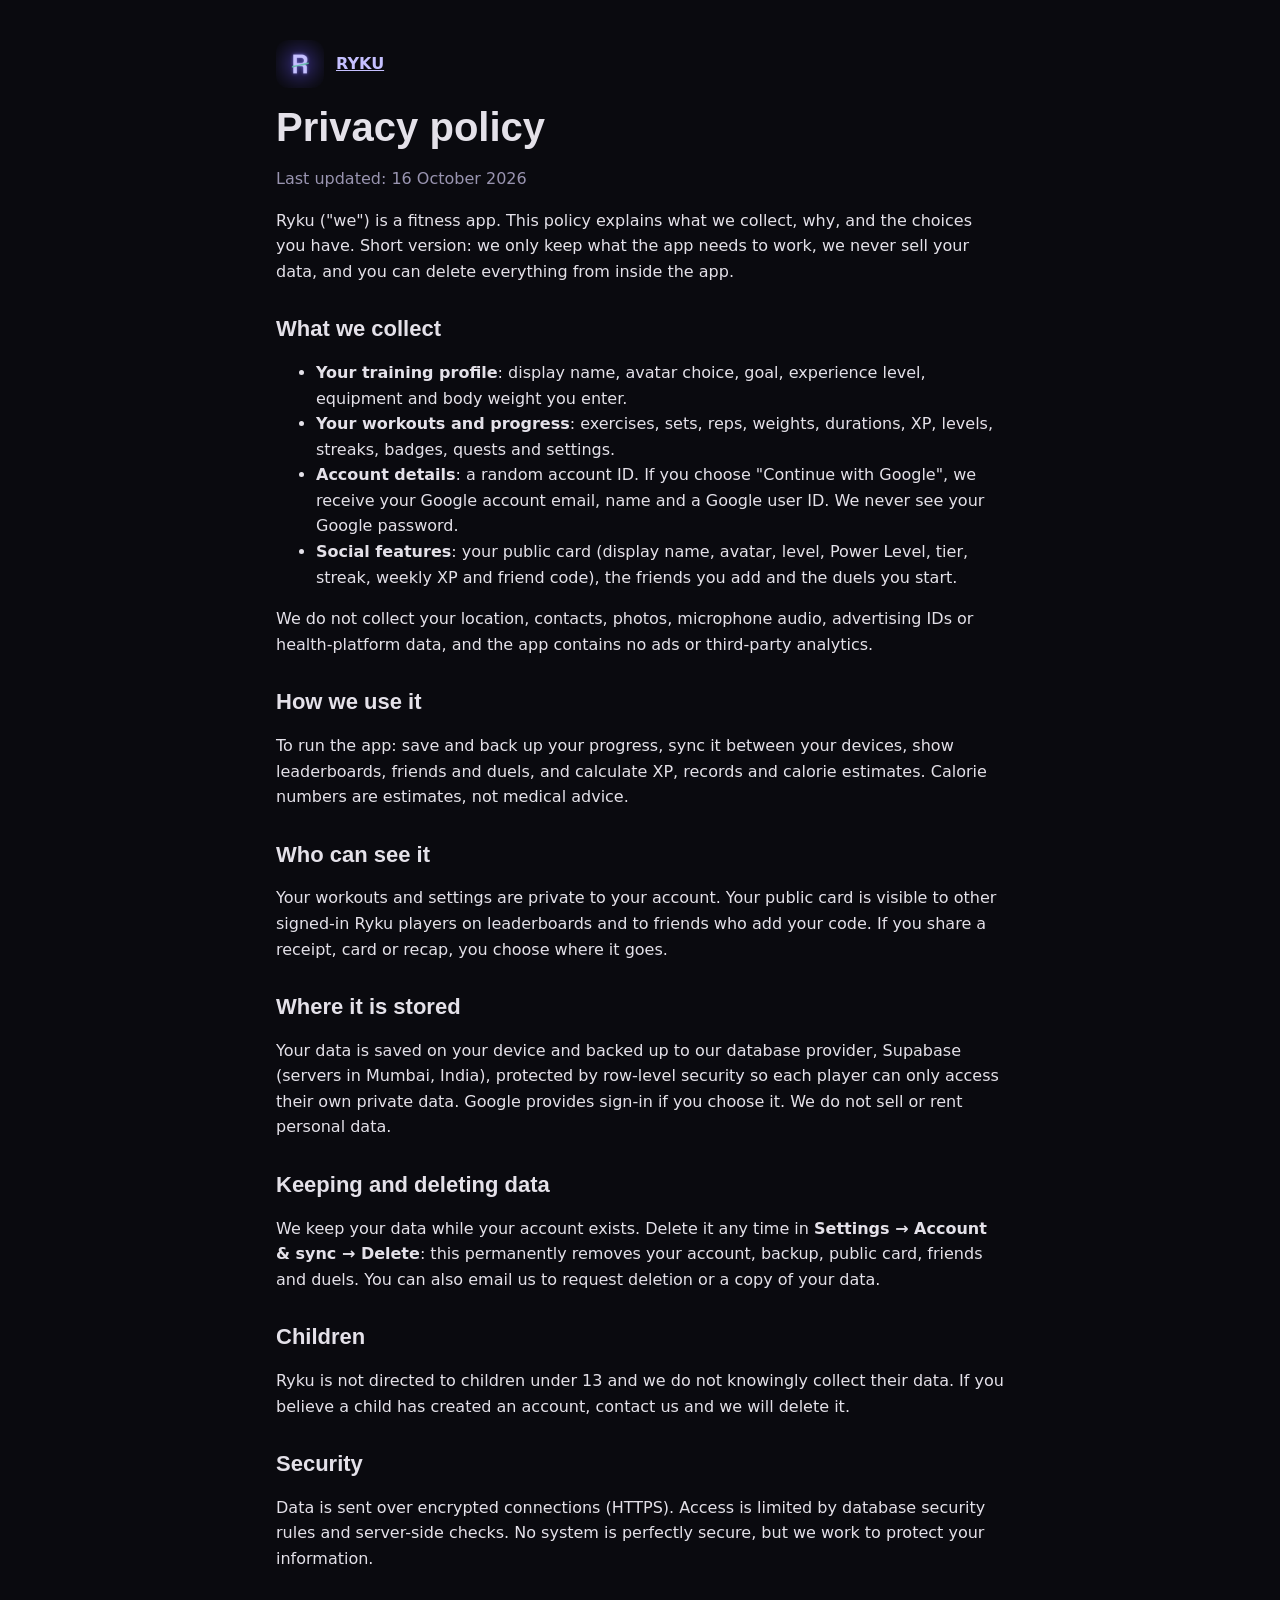
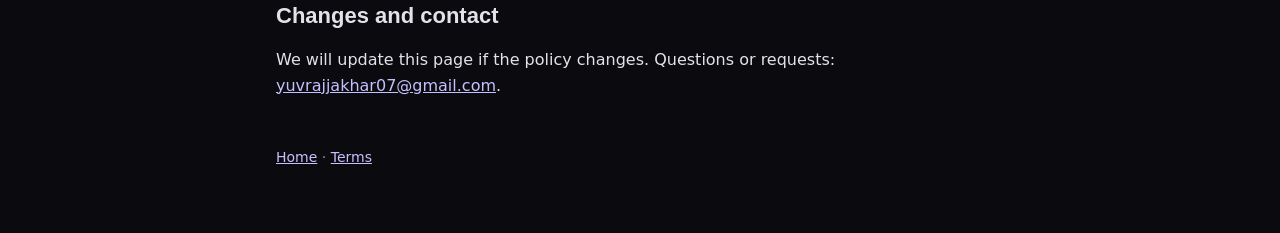
==== privacy.html @ 0a6180a7 "Ryku home page, privacy policy and terms Co-Authored-By: Claude Opus 5.5 <noreply@anthropic.com>" ====
<!doctype html><html lang="en"><head><meta charset="utf-8"><meta name="viewport" content="width=device-width,initial-scale=1">
<title>Ryku Privacy Policy</title><link rel="icon" href="icon.png"><link rel="stylesheet" href="style.css"></head><body><main>
<header><img src="icon.png" alt="Ryku icon"><a href="./"><strong>RYKU</strong></a></header>
<h1>Privacy policy</h1><p class="muted">Last updated: 16 October 2026</p>
<p>Ryku ("we") is a fitness app. This policy explains what we collect, why, and the choices you have. Short version: we only keep what the app needs to work, we never sell your data, and you can delete everything from inside the app.</p>
<h2>What we collect</h2>
<ul>
<li><b>Your training profile</b>: display name, avatar choice, goal, experience level, equipment and body weight you enter.</li>
<li><b>Your workouts and progress</b>: exercises, sets, reps, weights, durations, XP, levels, streaks, badges, quests and settings.</li>
<li><b>Account details</b>: a random account ID. If you choose "Continue with Google", we receive your Google account email, name and a Google user ID. We never see your Google password.</li>
<li><b>Social features</b>: your public card (display name, avatar, level, Power Level, tier, streak, weekly XP and friend code), the friends you add and the duels you start.</li>
</ul>
<p>We do not collect your location, contacts, photos, microphone audio, advertising IDs or health-platform data, and the app contains no ads or third-party analytics.</p>
<h2>How we use it</h2>
<p>To run the app: save and back up your progress, sync it between your devices, show leaderboards, friends and duels, and calculate XP, records and calorie estimates. Calorie numbers are estimates, not medical advice.</p>
<h2>Who can see it</h2>
<p>Your workouts and settings are private to your account. Your public card is visible to other signed-in Ryku players on leaderboards and to friends who add your code. If you share a receipt, card or recap, you choose where it goes.</p>
<h2>Where it is stored</h2>
<p>Your data is saved on your device and backed up to our database provider, Supabase (servers in Mumbai, India), protected by row-level security so each player can only access their own private data. Google provides sign-in if you choose it. We do not sell or rent personal data.</p>
<h2>Keeping and deleting data</h2>
<p>We keep your data while your account exists. Delete it any time in <b>Settings → Account &amp; sync → Delete</b>: this permanently removes your account, backup, public card, friends and duels. You can also email us to request deletion or a copy of your data.</p>
<h2>Children</h2>
<p>Ryku is not directed to children under 13 and we do not knowingly collect their data. If you believe a child has created an account, contact us and we will delete it.</p>
<h2>Security</h2>
<p>Data is sent over encrypted connections (HTTPS). Access is limited by database security rules and server-side checks. No system is perfectly secure, but we work to protect your information.</p>
<h2>Changes and contact</h2>
<p>We will update this page if the policy changes. Questions or requests: <a href="mailto:yuvrajjakhar07@gmail.com">yuvrajjakhar07@gmail.com</a>.</p>
<footer><a href="./">Home</a> · <a href="terms.html">Terms</a></footer>
</main></body></html>
---- style.css ----
:root{--bg:#0a0a0f;--card:#1c1c26;--line:#2a2a3a;--text:#e4e1e9;--muted:#9994b0;--lav:#c5c0ff;--amber:#ef9f27}
*{box-sizing:border-box}body{margin:0;background:var(--bg);color:var(--text);font:16px/1.6 Inter,system-ui,-apple-system,Segoe UI,Roboto,sans-serif}
main{max-width:760px;margin:0 auto;padding:40px 16px 64px}a{color:var(--lav)}h1,h2{font-family:"Space Grotesk",Inter,sans-serif;line-height:1.15}
h1{font-size:40px;margin:16px 0 8px}h2{font-size:22px;margin-top:32px}.muted{color:var(--muted)}.tag{font:600 12px/1 ui-monospace,Menlo,monospace;letter-spacing:.2em;color:var(--amber)}
.card{background:var(--card);border:1px solid var(--line);border-radius:20px;padding:20px;margin:16px 0}.grid{display:grid;gap:12px;grid-template-columns:repeat(auto-fit,minmax(200px,1fr))}
header{display:flex;align-items:center;gap:12px}header img{width:48px;height:48px;border-radius:12px}footer{margin-top:48px;font-size:14px;color:var(--muted)}
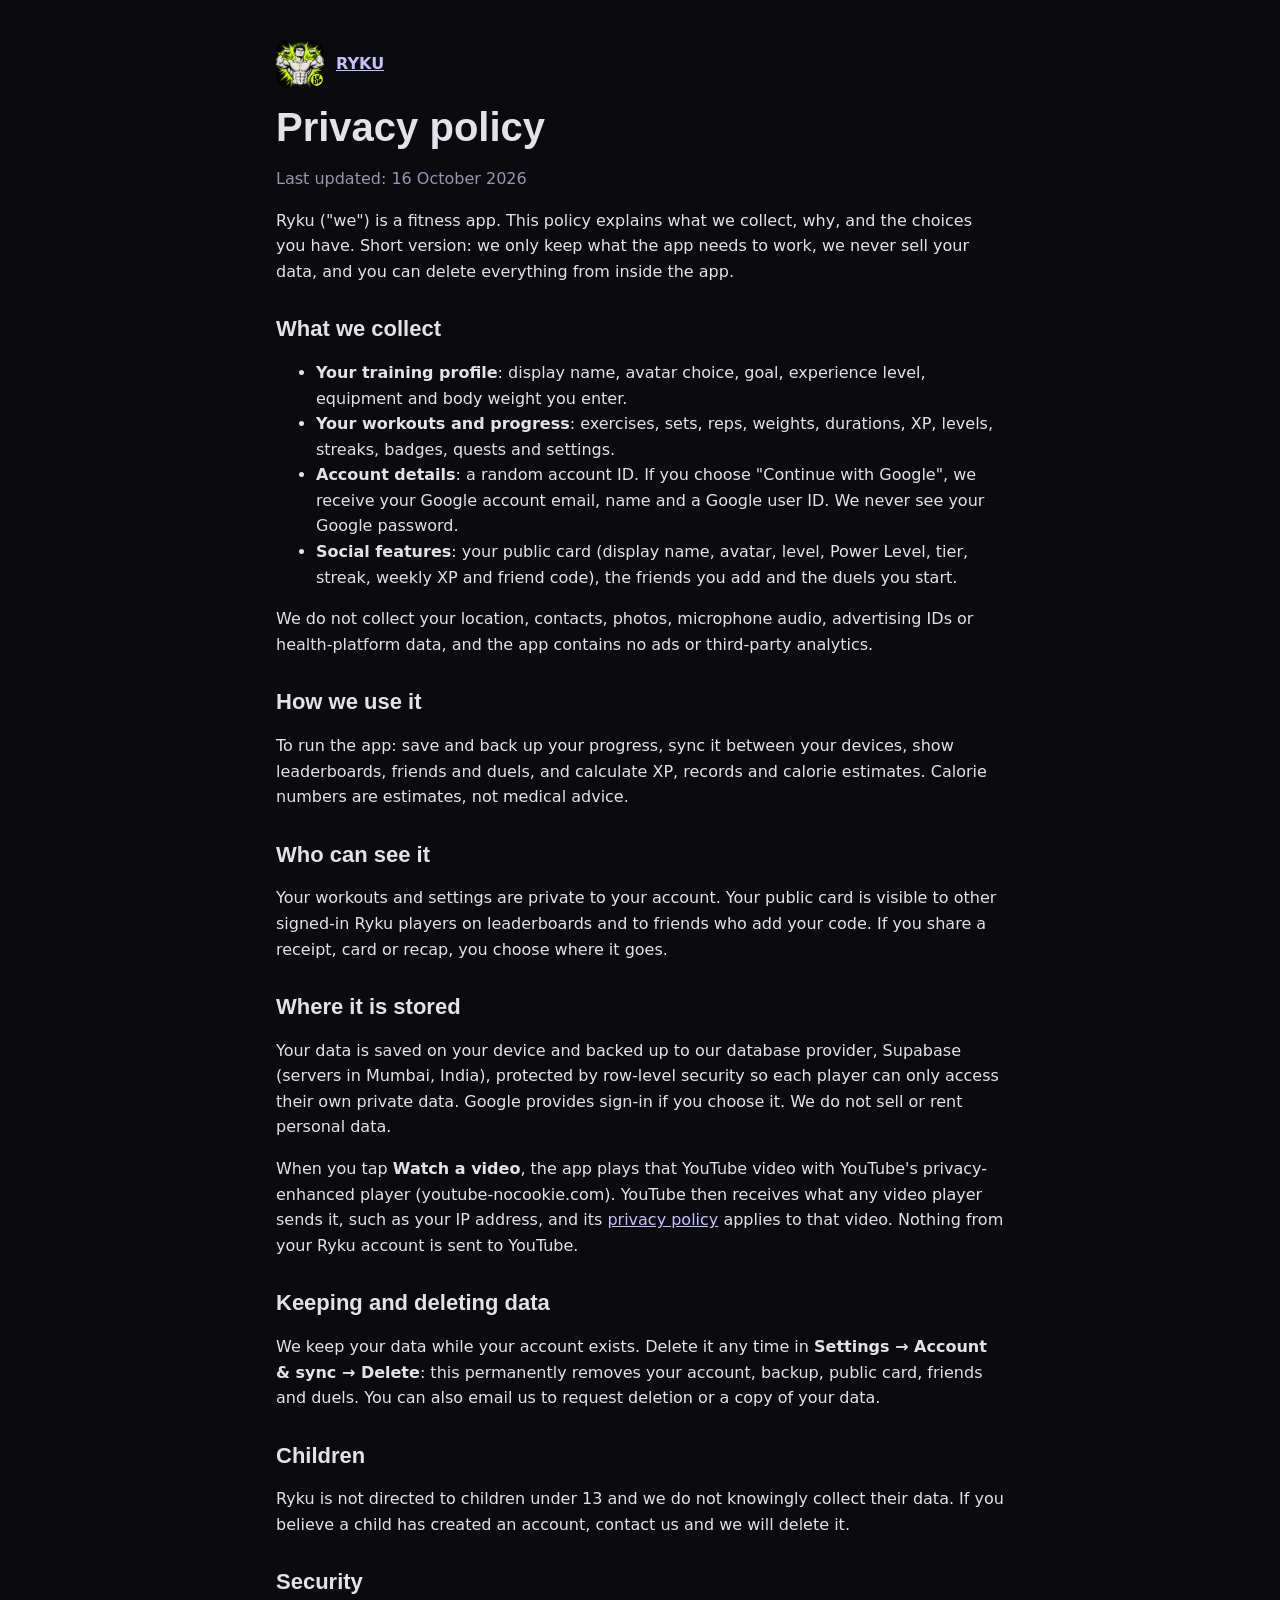
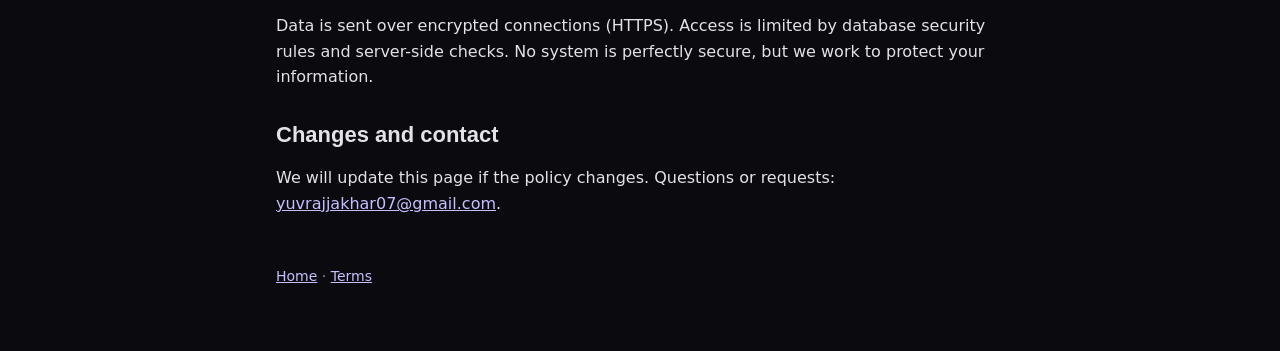
==== commit 9ed9fea3: "Privacy: note on in-app YouTube videos Co-Authored-By: Claude Opus 5.5 <noreply@anthropic.com>" ====
--- a/privacy.html
+++ b/privacy.html
@@ -17,6 +17,7 @@
 <p>Your workouts and settings are private to your account. Your public card is visible to other signed-in Ryku players on leaderboards and to friends who add your code. If you share a receipt, card or recap, you choose where it goes.</p>
 <h2>Where it is stored</h2>
 <p>Your data is saved on your device and backed up to our database provider, Supabase (servers in Mumbai, India), protected by row-level security so each player can only access their own private data. Google provides sign-in if you choose it. We do not sell or rent personal data.</p>
+<p>When you tap <b>Watch a video</b>, the app plays that YouTube video with YouTube's privacy-enhanced player (youtube-nocookie.com). YouTube then receives what any video player sends it, such as your IP address, and its <a href="https://policies.google.com/privacy">privacy policy</a> applies to that video. Nothing from your Ryku account is sent to YouTube.</p>
 <h2>Keeping and deleting data</h2>
 <p>We keep your data while your account exists. Delete it any time in <b>Settings → Account &amp; sync → Delete</b>: this permanently removes your account, backup, public card, friends and duels. You can also email us to request deletion or a copy of your data.</p>
 <h2>Children</h2>
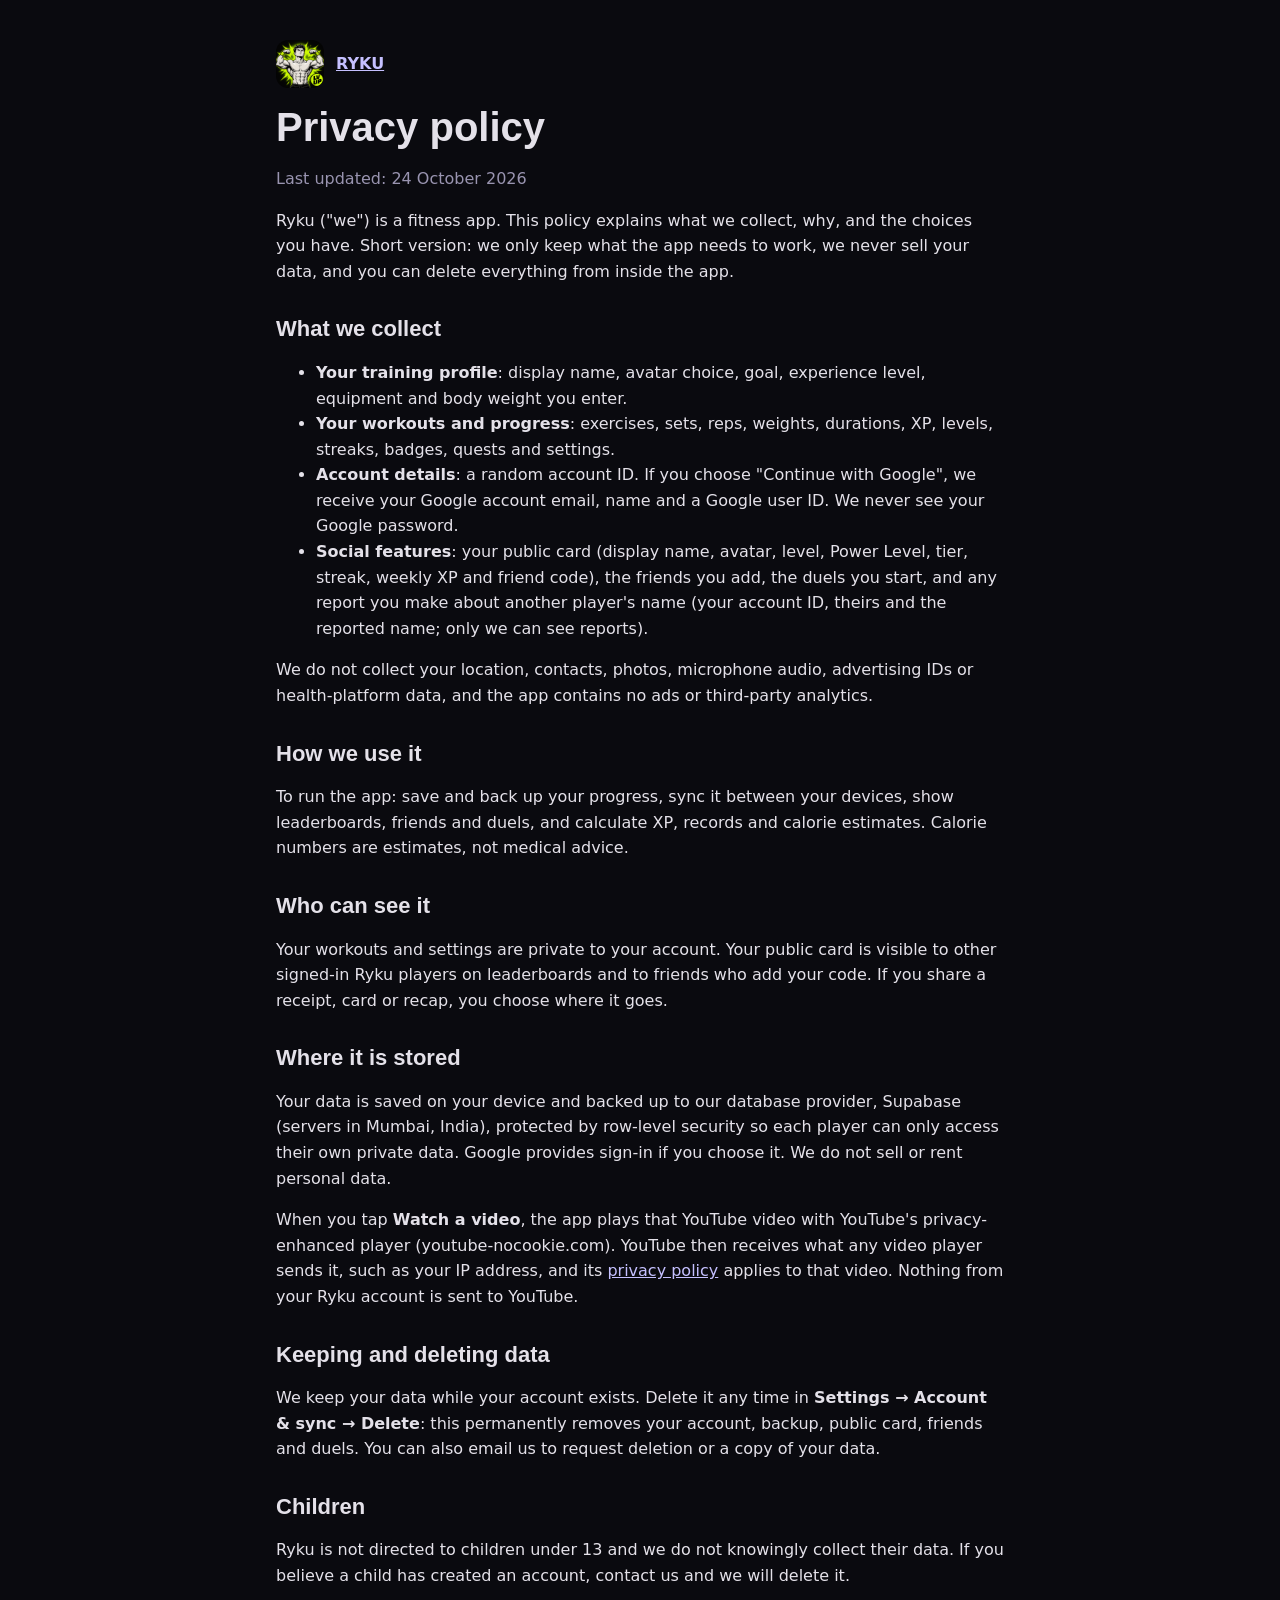
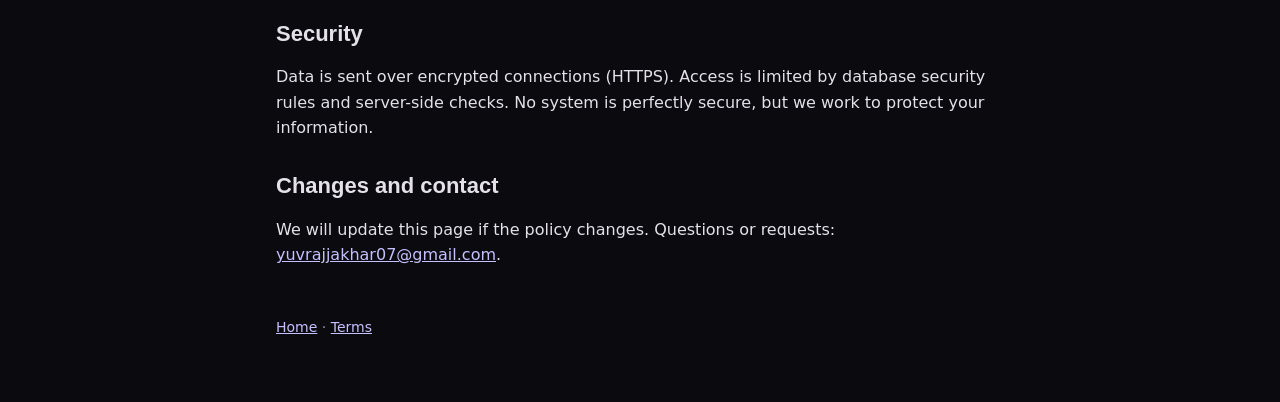
==== commit 23750235: "Privacy: name reports Co-Authored-By: Claude Opus 5.5 <noreply@anthropic.com>" ====
--- a/privacy.html
+++ b/privacy.html
@@ -1,14 +1,14 @@
 <!doctype html><html lang="en"><head><meta charset="utf-8"><meta name="viewport" content="width=device-width,initial-scale=1">
 <title>Ryku Privacy Policy</title><link rel="icon" href="icon.png"><link rel="stylesheet" href="style.css"></head><body><main>
 <header><img src="icon.png" alt="Ryku icon"><a href="./"><strong>RYKU</strong></a></header>
-<h1>Privacy policy</h1><p class="muted">Last updated: 16 October 2026</p>
+<h1>Privacy policy</h1><p class="muted">Last updated: 24 October 2026</p>
 <p>Ryku ("we") is a fitness app. This policy explains what we collect, why, and the choices you have. Short version: we only keep what the app needs to work, we never sell your data, and you can delete everything from inside the app.</p>
 <h2>What we collect</h2>
 <ul>
 <li><b>Your training profile</b>: display name, avatar choice, goal, experience level, equipment and body weight you enter.</li>
 <li><b>Your workouts and progress</b>: exercises, sets, reps, weights, durations, XP, levels, streaks, badges, quests and settings.</li>
 <li><b>Account details</b>: a random account ID. If you choose "Continue with Google", we receive your Google account email, name and a Google user ID. We never see your Google password.</li>
-<li><b>Social features</b>: your public card (display name, avatar, level, Power Level, tier, streak, weekly XP and friend code), the friends you add and the duels you start.</li>
+<li><b>Social features</b>: your public card (display name, avatar, level, Power Level, tier, streak, weekly XP and friend code), the friends you add, the duels you start, and any report you make about another player's name (your account ID, theirs and the reported name; only we can see reports).</li>
 </ul>
 <p>We do not collect your location, contacts, photos, microphone audio, advertising IDs or health-platform data, and the app contains no ads or third-party analytics.</p>
 <h2>How we use it</h2>
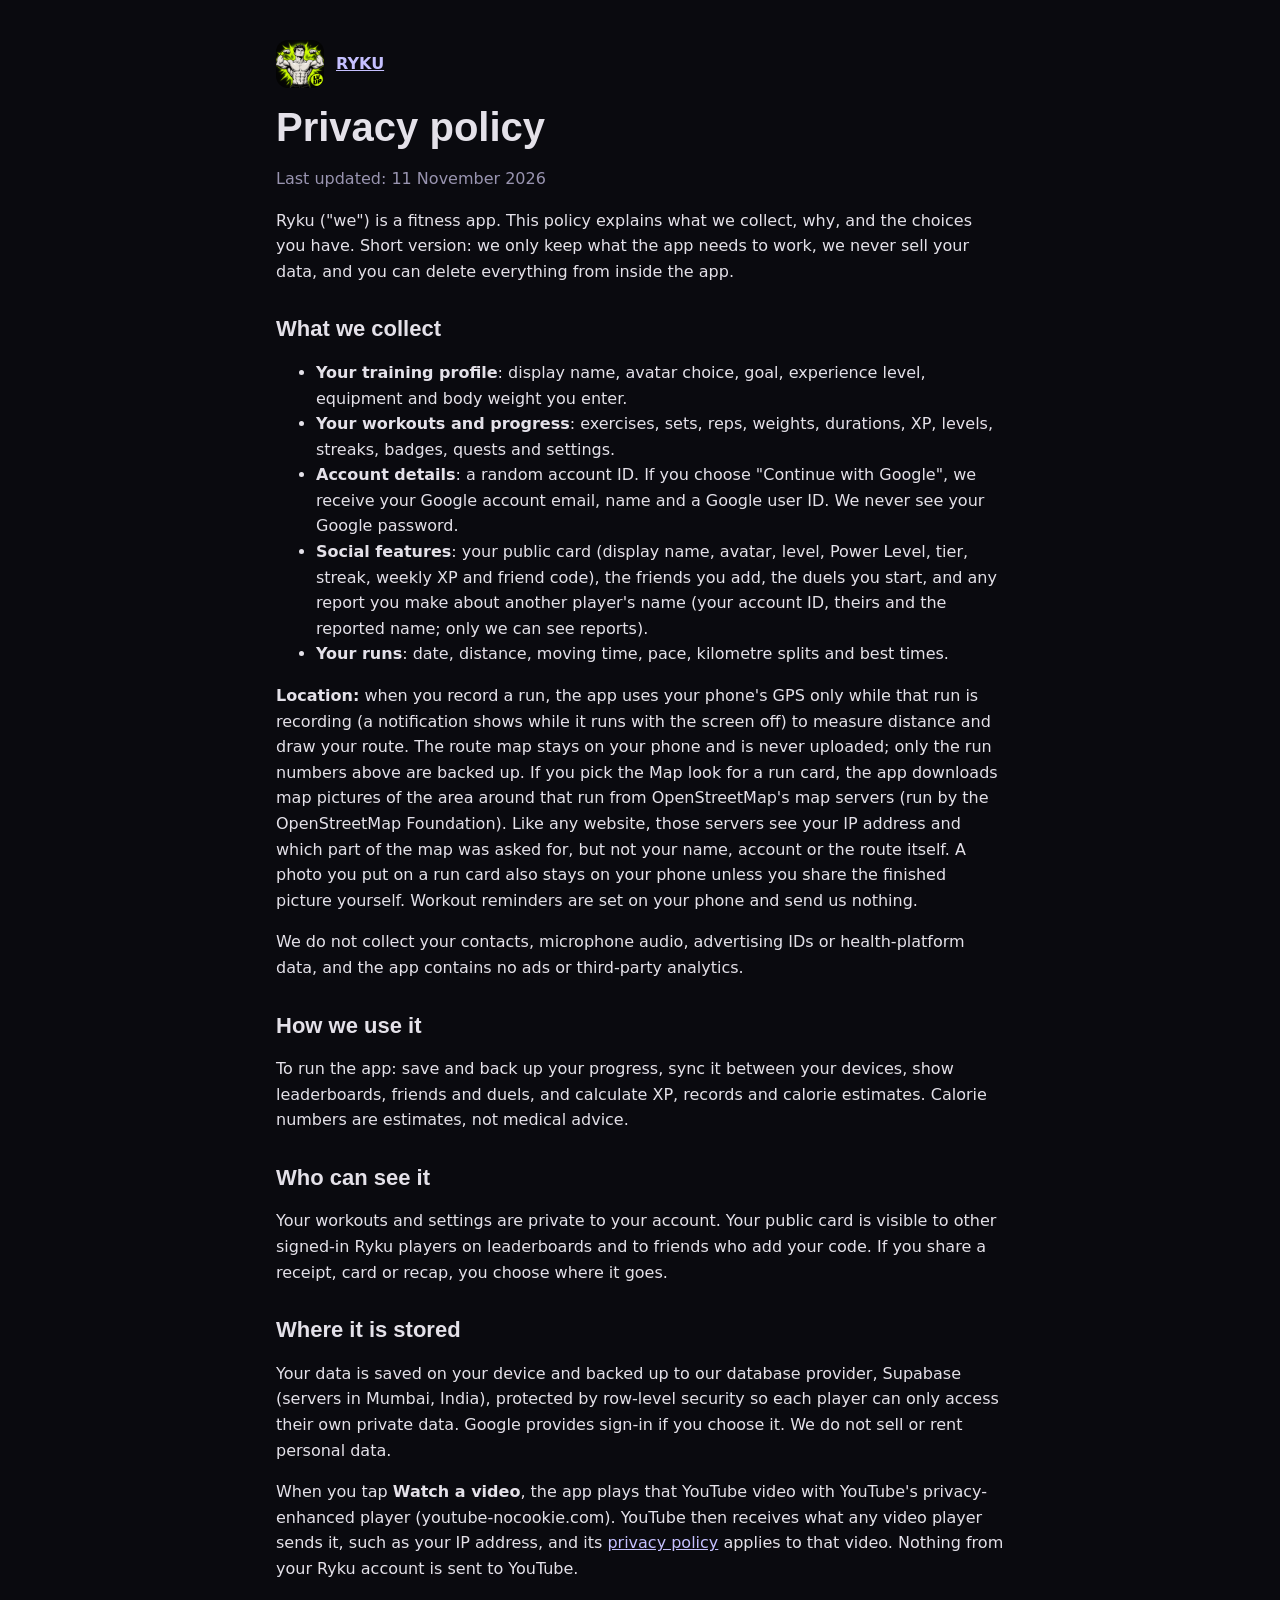
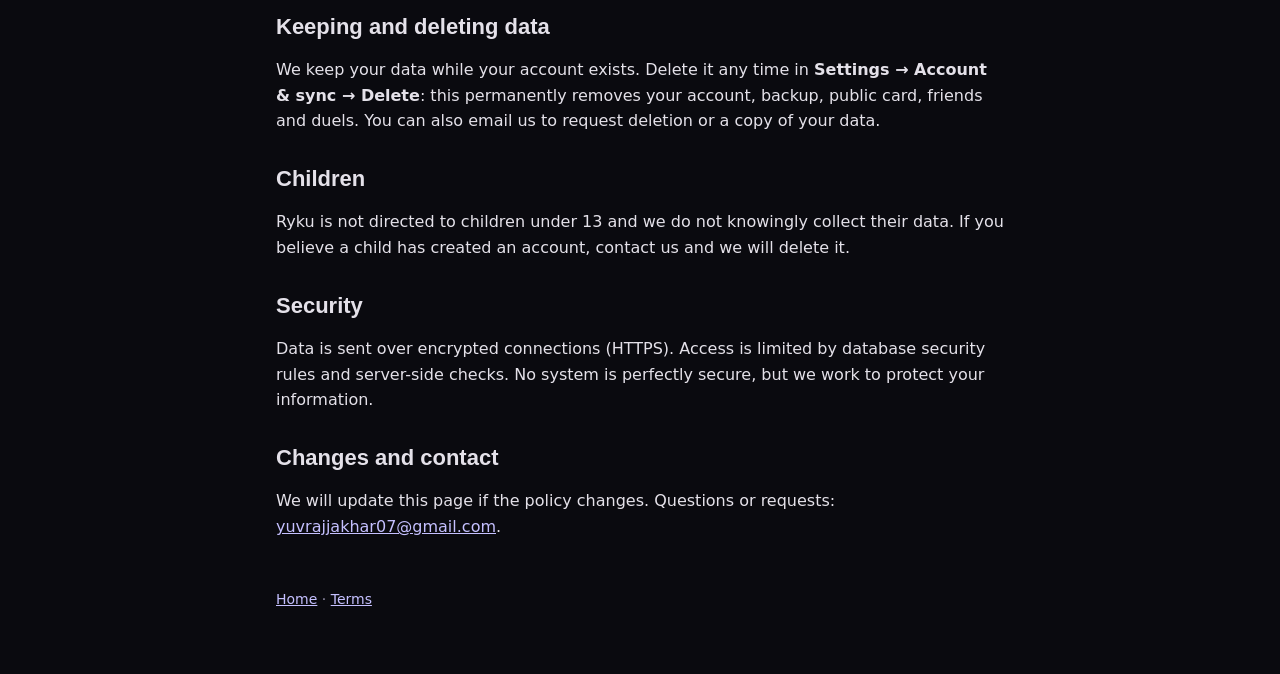
==== commit 07e575b7: "Privacy: run location, route stays on the phone, OpenStreetMap map tiles Co-Authored-By: Claude Opus" ====
--- a/privacy.html
+++ b/privacy.html
@@ -1,7 +1,7 @@
 <!doctype html><html lang="en"><head><meta charset="utf-8"><meta name="viewport" content="width=device-width,initial-scale=1">
 <title>Ryku Privacy Policy</title><link rel="icon" href="icon.png"><link rel="stylesheet" href="style.css"></head><body><main>
 <header><img src="icon.png" alt="Ryku icon"><a href="./"><strong>RYKU</strong></a></header>
-<h1>Privacy policy</h1><p class="muted">Last updated: 24 October 2026</p>
+<h1>Privacy policy</h1><p class="muted">Last updated: 11 November 2026</p>
 <p>Ryku ("we") is a fitness app. This policy explains what we collect, why, and the choices you have. Short version: we only keep what the app needs to work, we never sell your data, and you can delete everything from inside the app.</p>
 <h2>What we collect</h2>
 <ul>
@@ -9,8 +9,10 @@
 <li><b>Your workouts and progress</b>: exercises, sets, reps, weights, durations, XP, levels, streaks, badges, quests and settings.</li>
 <li><b>Account details</b>: a random account ID. If you choose "Continue with Google", we receive your Google account email, name and a Google user ID. We never see your Google password.</li>
 <li><b>Social features</b>: your public card (display name, avatar, level, Power Level, tier, streak, weekly XP and friend code), the friends you add, the duels you start, and any report you make about another player's name (your account ID, theirs and the reported name; only we can see reports).</li>
+<li><b>Your runs</b>: date, distance, moving time, pace, kilometre splits and best times.</li>
 </ul>
-<p>We do not collect your location, contacts, photos, microphone audio, advertising IDs or health-platform data, and the app contains no ads or third-party analytics.</p>
+<p><b>Location:</b> when you record a run, the app uses your phone's GPS only while that run is recording (a notification shows while it runs with the screen off) to measure distance and draw your route. The route map stays on your phone and is never uploaded; only the run numbers above are backed up. If you pick the Map look for a run card, the app downloads map pictures of the area around that run from OpenStreetMap's map servers (run by the OpenStreetMap Foundation). Like any website, those servers see your IP address and which part of the map was asked for, but not your name, account or the route itself. A photo you put on a run card also stays on your phone unless you share the finished picture yourself. Workout reminders are set on your phone and send us nothing.</p>
+<p>We do not collect your contacts, microphone audio, advertising IDs or health-platform data, and the app contains no ads or third-party analytics.</p>
 <h2>How we use it</h2>
 <p>To run the app: save and back up your progress, sync it between your devices, show leaderboards, friends and duels, and calculate XP, records and calorie estimates. Calorie numbers are estimates, not medical advice.</p>
 <h2>Who can see it</h2>
